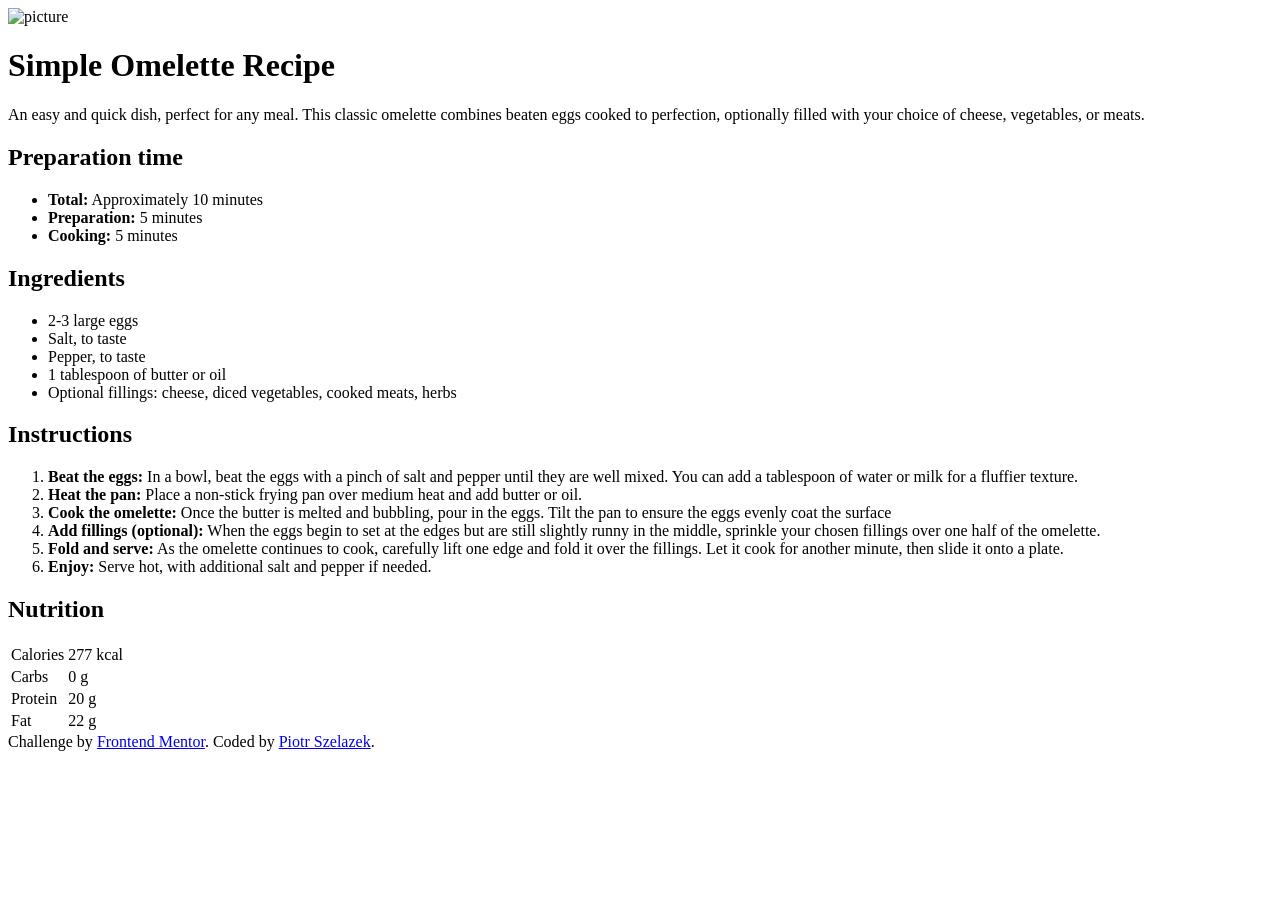
==== index.html @ 8a0f31f1 "Add files via upload" ====
<!DOCTYPE html>
<html lang="en">
<head>
  <meta charset="UTF-8">
  <meta name="viewport" content="width=device-width, initial-scale=1.0"> <!-- displays site properly based on user's device -->

  <link rel="icon" type="image/png" sizes="32x32" href="./assets/images/favicon-32x32.png">
  <link rel="stylesheet" href="style.css">
  <title>Frontend Mentor | Recipe page</title>
  <link href="https://fonts.googleapis.com/css2?family=Young+Serif&display=swap" rel="stylesheet">
  <link href="https://fonts.googleapis.com/css2?family=Outfit:wght@200&display=swap" rel="stylesheet">

  
</head>
<body>
  <div class="container">
  <img src="image-omelette.jpeg" alt="picture">
  <h1>Simple Omelette Recipe</h1>

  <p class="opisOmlet">An easy and quick dish, perfect for any meal. This classic omelette combines beaten eggs cooked 
  to perfection, optionally filled with your choice of cheese, vegetables, or meats.</p>
  <div class="preparation">
    <h2 class="redOne">Preparation time</h2>
      <ul>
        <li><strong>Total:</strong> Approximately 10 minutes</li>
        <li><strong>Preparation:</strong> 5 minutes</li>
        <li><strong>Cooking:</strong> 5 minutes</li>
      </ul>
    
  </div>

  <div>
    <h2 class="brownOne">Ingredients</h2>
      <ul>
        <li>2-3 large eggs</li>
        <li>Salt, to taste</li>
        <li>Pepper, to taste</li>
        <li>1 tablespoon of butter or oil</li>
        <li>Optional fillings: cheese, diced vegetables, cooked meats, herbs</li>
      </ul>
  </div>

  <div>
    <h2 class="brownOne">Instructions</h2>
      <ol>
        <li><strong>Beat the eggs:</strong> In a bowl, beat the eggs with a pinch of salt and pepper until they are well mixed. 
        You can add a tablespoon of water or milk for a fluffier texture.</li> 

        <li><strong>Heat the pan:</strong>  Place a non-stick frying pan over medium heat and add butter or oil.</li>

        <li><strong>Cook the omelette:</strong> Once the butter is melted and bubbling, pour in the eggs. Tilt the pan to ensure 
        the eggs evenly coat the surface</li>

        <li><strong>Add fillings (optional):</strong> When the eggs begin to set at the edges but are still slightly runny in the 
        middle, sprinkle your chosen fillings over one half of the omelette.</li>

        <li><strong>Fold and serve:</strong> As the omelette continues to cook, carefully lift one edge and fold it over the 
        fillings. Let it cook for another minute, then slide it onto a plate.</li>

        <li><strong>Enjoy:</strong> Serve hot, with additional salt and pepper if needed.</li>
      </ol>
  </div>

  <div>
    <h2 class="brownOne">Nutrition</h2>
    <table>

      <tbody>
        <tr>
          <td>Calories</td>
          <td class="brownOneGrube" >277 kcal</td>
        </tr>
        <tr>
          <td>Carbs</td>
          <td class="brownOneGrube" >0 g</td>
        </tr>
        <tr>
          <td>Protein</td>
          <td class="brownOneGrube" >20 g</td>
        </tr>
        <tr>
          <td>Fat</td>
          <td class="brownOneGrube" >22 g</td>
        </tr>
      </tbody>
    </table>

  </div> 

  <footer><div class="attribution">
    Challenge by <a href="https://www.frontendmentor.io?ref=challenge" target="_blank">Frontend Mentor</a>. 
    Coded by <a href="#">Piotr Szelazek</a>.
  </div>
  </footer>
  </div>

</body>
</html>
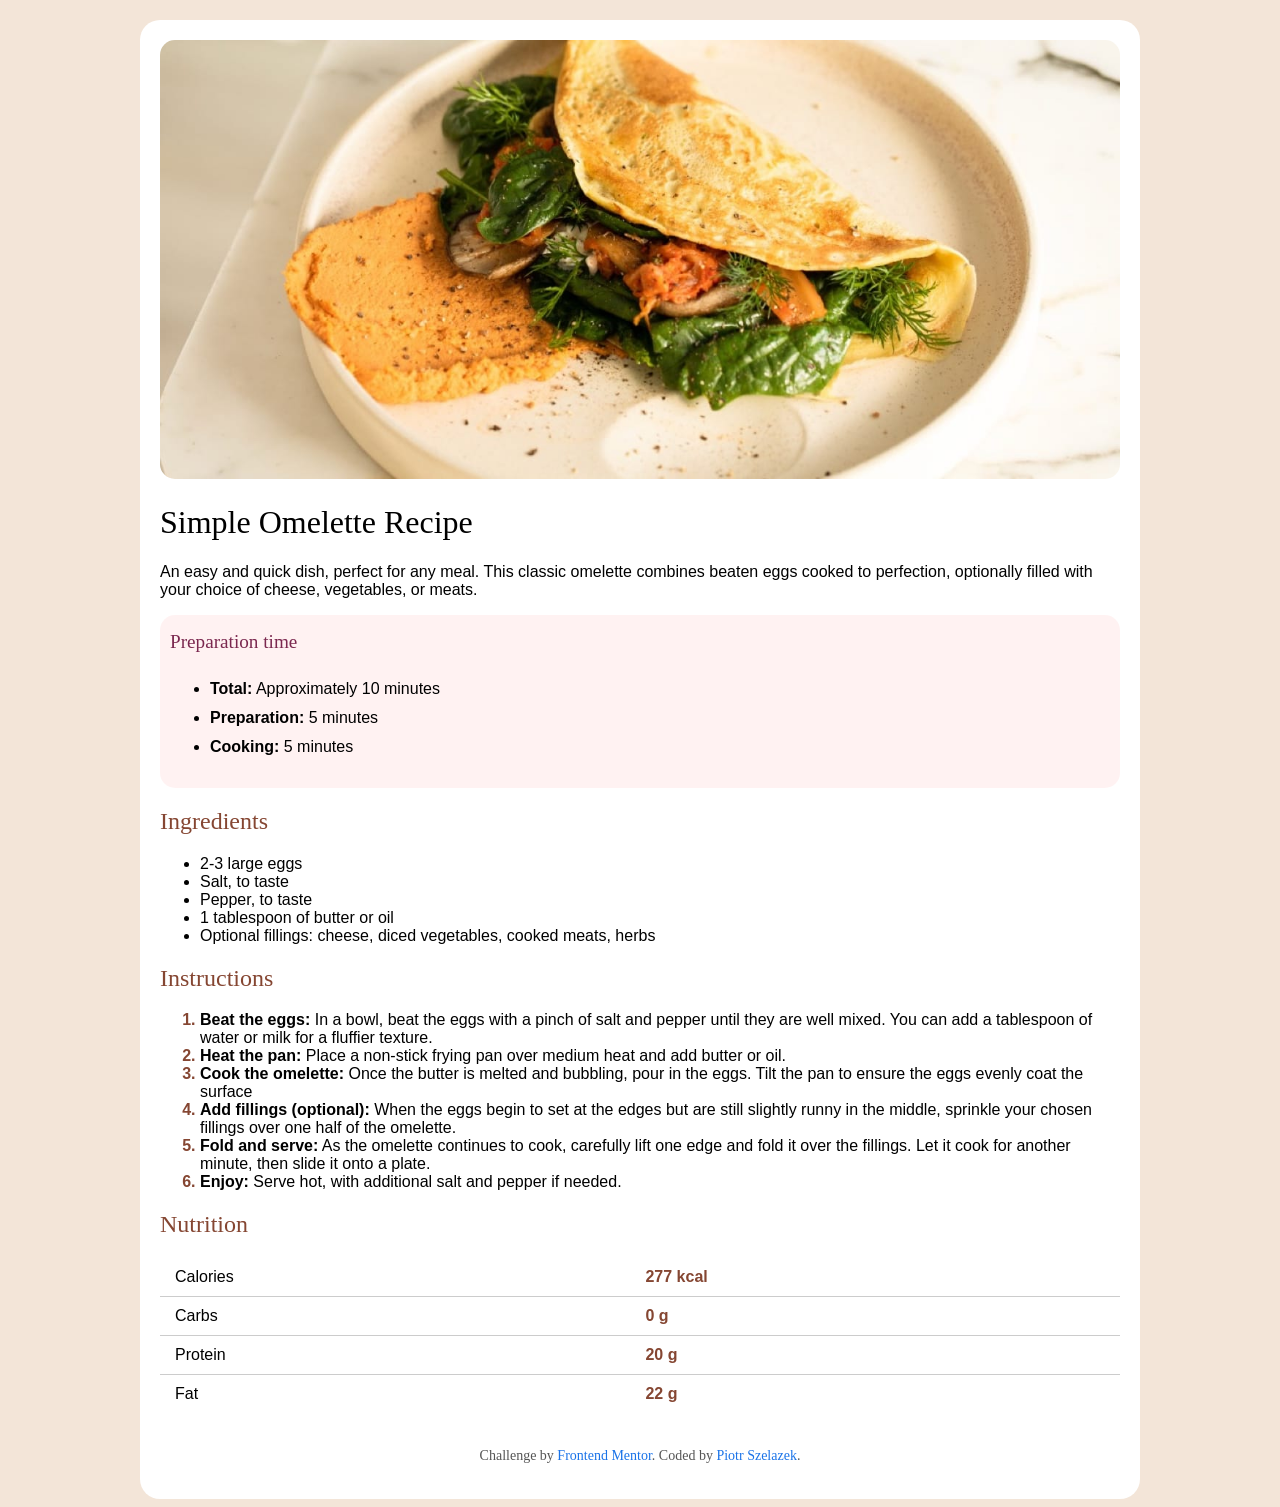
==== commit 316535d2: "Update index.html" ====
--- a/index.html
+++ b/index.html
@@ -5,7 +5,7 @@
   <meta name="viewport" content="width=device-width, initial-scale=1.0"> <!-- displays site properly based on user's device -->
 
   <link rel="icon" type="image/png" sizes="32x32" href="./assets/images/favicon-32x32.png">
-  <link rel="stylesheet" href="style.css">
+  <link rel="stylesheet" href="Style.css">
   <title>Frontend Mentor | Recipe page</title>
   <link href="https://fonts.googleapis.com/css2?family=Young+Serif&display=swap" rel="stylesheet">
   <link href="https://fonts.googleapis.com/css2?family=Outfit:wght@200&display=swap" rel="stylesheet">
--- a/Style.css
+++ b/Style.css
@@ -0,0 +1,95 @@
+/* --- STYLE BAZOWE --- */
+body {
+  background-color: rgb(243, 229, 216);
+}
+
+h1, h2 {
+  font-family: 'Young Serif', serif;
+  font-weight: 400;
+  
+}
+
+.opisOmlet,
+ul, li, ol, table {
+  font-family: "Outfit", sans-serif;
+  font-weight: 200;
+}
+
+.container {
+  max-width: 1000px;
+  margin: 20px auto 0;
+  background: white;
+  padding: 20px;
+  border-radius: 20px;
+  width: 90%;
+  box-sizing: border-box;
+}
+
+.container img {
+  width: 100%;
+  height: auto;
+  border-radius: 15px;
+}
+
+.preparation {
+  background: rgba(255, 0, 0, 0.05);
+  border-radius: 15px;
+  padding: 10px;
+  line-height: 1.8;
+}
+
+.preparation h2 {
+  margin: 0 0 10px;
+  font-size: 1.2rem;
+}
+
+.brownOne { color: hsl(14, 45%, 36%); }
+.redOne   { color: hsl(332, 51%, 32%); }
+
+ol li::marker {
+  color: hsl(14, 45%, 36%);
+  font-weight: bold;
+}
+
+table {
+  width: 100%;
+  border-collapse: collapse;
+}
+
+td {
+  padding: 10px 15px;
+  border-bottom: 1px solid #ccc;
+}
+
+tr:last-child td { border-bottom: none; }
+
+.brownOneGrube {
+  font-weight: bold;
+  color: hsl(14, 45%, 36%);
+}
+
+footer {
+  text-align: center;
+  padding: 15px 0;
+  font-size: 14px;
+  color: #555;
+  margin-top: 20px;
+}
+
+footer a { color: #1a73e8; text-decoration: none; }
+footer a:hover { text-decoration: underline; }
+
+/* --- MEDIA --- */
+
+/* Mobile 375px */
+@media (max-width: 375px) {
+  .preparation h2 { font-size: 1rem; }
+  .container { padding: 15px; }
+}
+
+/* Desktop 1440px */
+@media (min-width: 1440px) {
+  .container { padding: 50px; margin-top: 20px; }
+  .preparation { padding: 5px 15px 10px 25px; line-height: 3; }
+  .preparation h2 { font-size: 1.5rem; }
+}
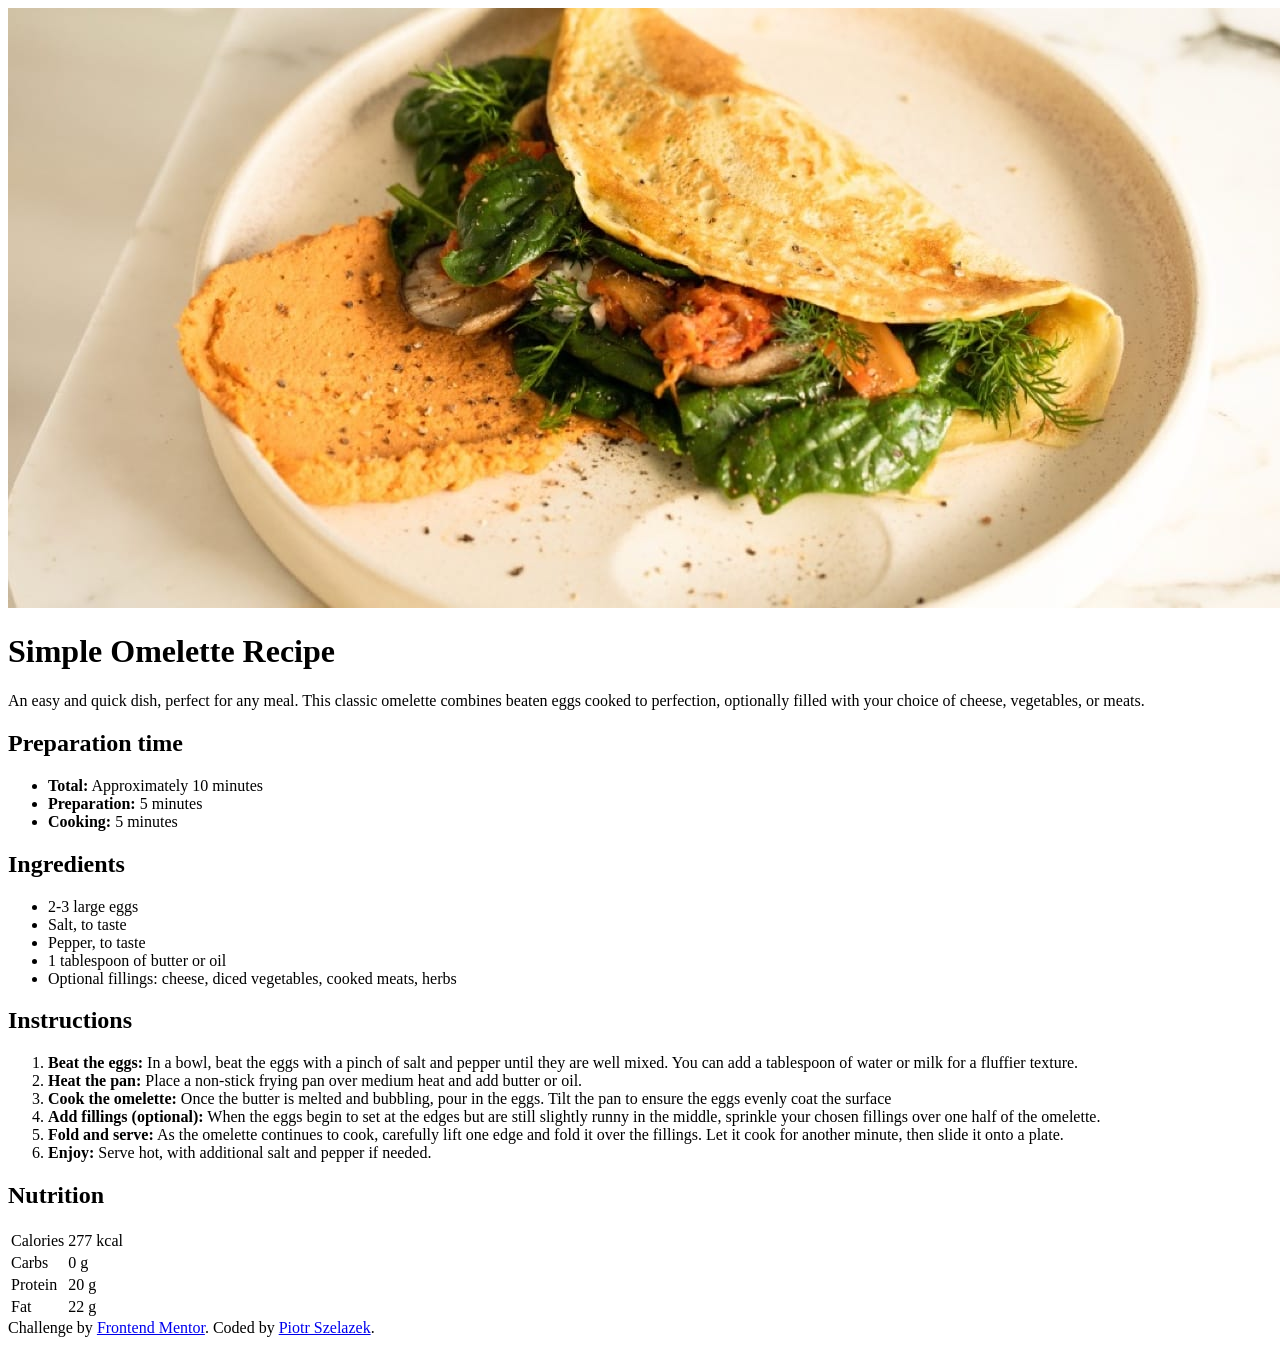
==== commit 6e11900e: "Update index.html" ====
--- a/index.html
+++ b/index.html
@@ -5,7 +5,7 @@
   <meta name="viewport" content="width=device-width, initial-scale=1.0"> <!-- displays site properly based on user's device -->
 
   <link rel="icon" type="image/png" sizes="32x32" href="./assets/images/favicon-32x32.png">
-  <link rel="stylesheet" href="Style.css">
+  <link rel="stylesheet" href="style.css">
   <title>Frontend Mentor | Recipe page</title>
   <link href="https://fonts.googleapis.com/css2?family=Young+Serif&display=swap" rel="stylesheet">
   <link href="https://fonts.googleapis.com/css2?family=Outfit:wght@200&display=swap" rel="stylesheet">
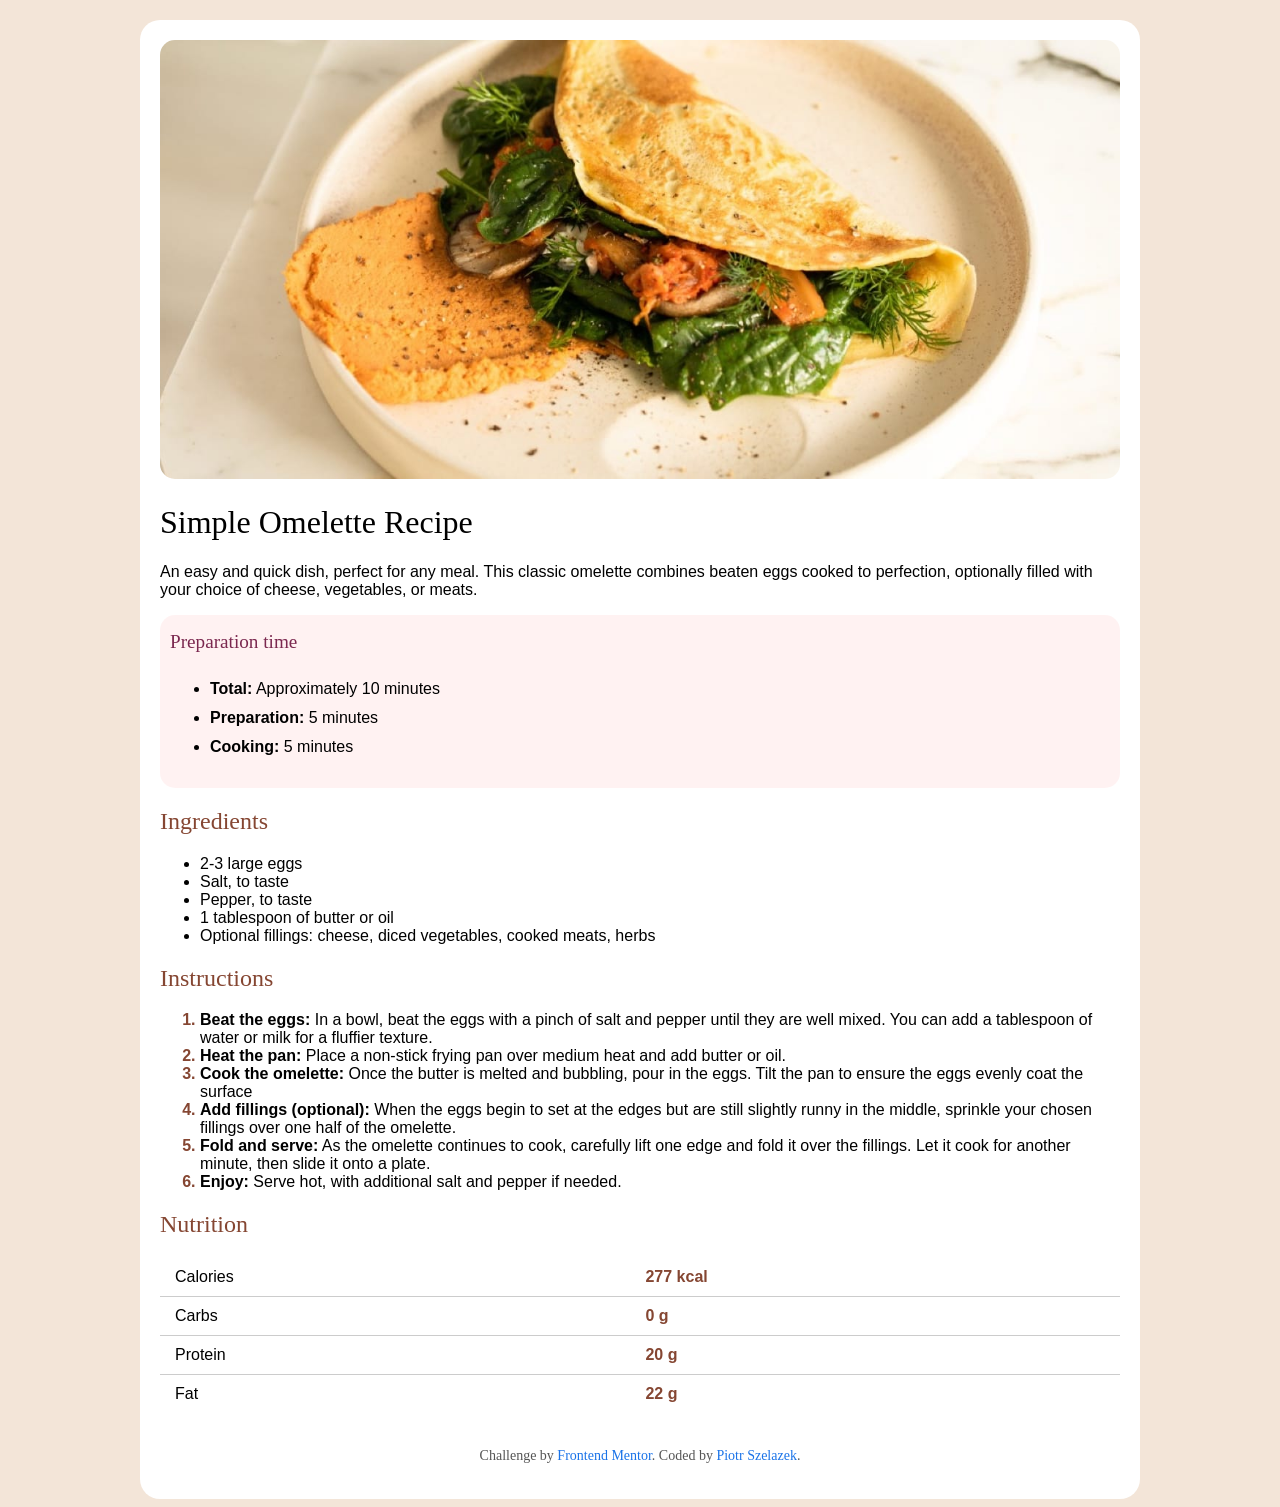
==== commit b498e908: "Update index.html" ====
--- a/index.html
+++ b/index.html
@@ -5,7 +5,7 @@
   <meta name="viewport" content="width=device-width, initial-scale=1.0"> <!-- displays site properly based on user's device -->
 
   <link rel="icon" type="image/png" sizes="32x32" href="./assets/images/favicon-32x32.png">
-  <link rel="stylesheet" href="style.css">
+  <link rel="stylesheet" href="Style.css">
   <title>Frontend Mentor | Recipe page</title>
   <link href="https://fonts.googleapis.com/css2?family=Young+Serif&display=swap" rel="stylesheet">
   <link href="https://fonts.googleapis.com/css2?family=Outfit:wght@200&display=swap" rel="stylesheet">
@@ -95,4 +95,4 @@
   </div>
 
 </body>
-</html>+</html>
--- a/Style.css
+++ b/Style.css
@@ -0,0 +1,95 @@
+/* --- STYLE BAZOWE --- */
+body {
+  background-color: rgb(243, 229, 216);
+}
+
+h1, h2 {
+  font-family: 'Young Serif', serif;
+  font-weight: 400;
+  
+}
+
+.opisOmlet,
+ul, li, ol, table {
+  font-family: "Outfit", sans-serif;
+  font-weight: 200;
+}
+
+.container {
+  max-width: 1000px;
+  margin: 20px auto 0;
+  background: white;
+  padding: 20px;
+  border-radius: 20px;
+  width: 90%;
+  box-sizing: border-box;
+}
+
+.container img {
+  width: 100%;
+  height: auto;
+  border-radius: 15px;
+}
+
+.preparation {
+  background: rgba(255, 0, 0, 0.05);
+  border-radius: 15px;
+  padding: 10px;
+  line-height: 1.8;
+}
+
+.preparation h2 {
+  margin: 0 0 10px;
+  font-size: 1.2rem;
+}
+
+.brownOne { color: hsl(14, 45%, 36%); }
+.redOne   { color: hsl(332, 51%, 32%); }
+
+ol li::marker {
+  color: hsl(14, 45%, 36%);
+  font-weight: bold;
+}
+
+table {
+  width: 100%;
+  border-collapse: collapse;
+}
+
+td {
+  padding: 10px 15px;
+  border-bottom: 1px solid #ccc;
+}
+
+tr:last-child td { border-bottom: none; }
+
+.brownOneGrube {
+  font-weight: bold;
+  color: hsl(14, 45%, 36%);
+}
+
+footer {
+  text-align: center;
+  padding: 15px 0;
+  font-size: 14px;
+  color: #555;
+  margin-top: 20px;
+}
+
+footer a { color: #1a73e8; text-decoration: none; }
+footer a:hover { text-decoration: underline; }
+
+/* --- MEDIA --- */
+
+/* Mobile 375px */
+@media (max-width: 375px) {
+  .preparation h2 { font-size: 1rem; }
+  .container { padding: 15px; }
+}
+
+/* Desktop 1440px */
+@media (min-width: 1440px) {
+  .container { padding: 50px; margin-top: 20px; }
+  .preparation { padding: 5px 15px 10px 25px; line-height: 3; }
+  .preparation h2 { font-size: 1.5rem; }
+}
